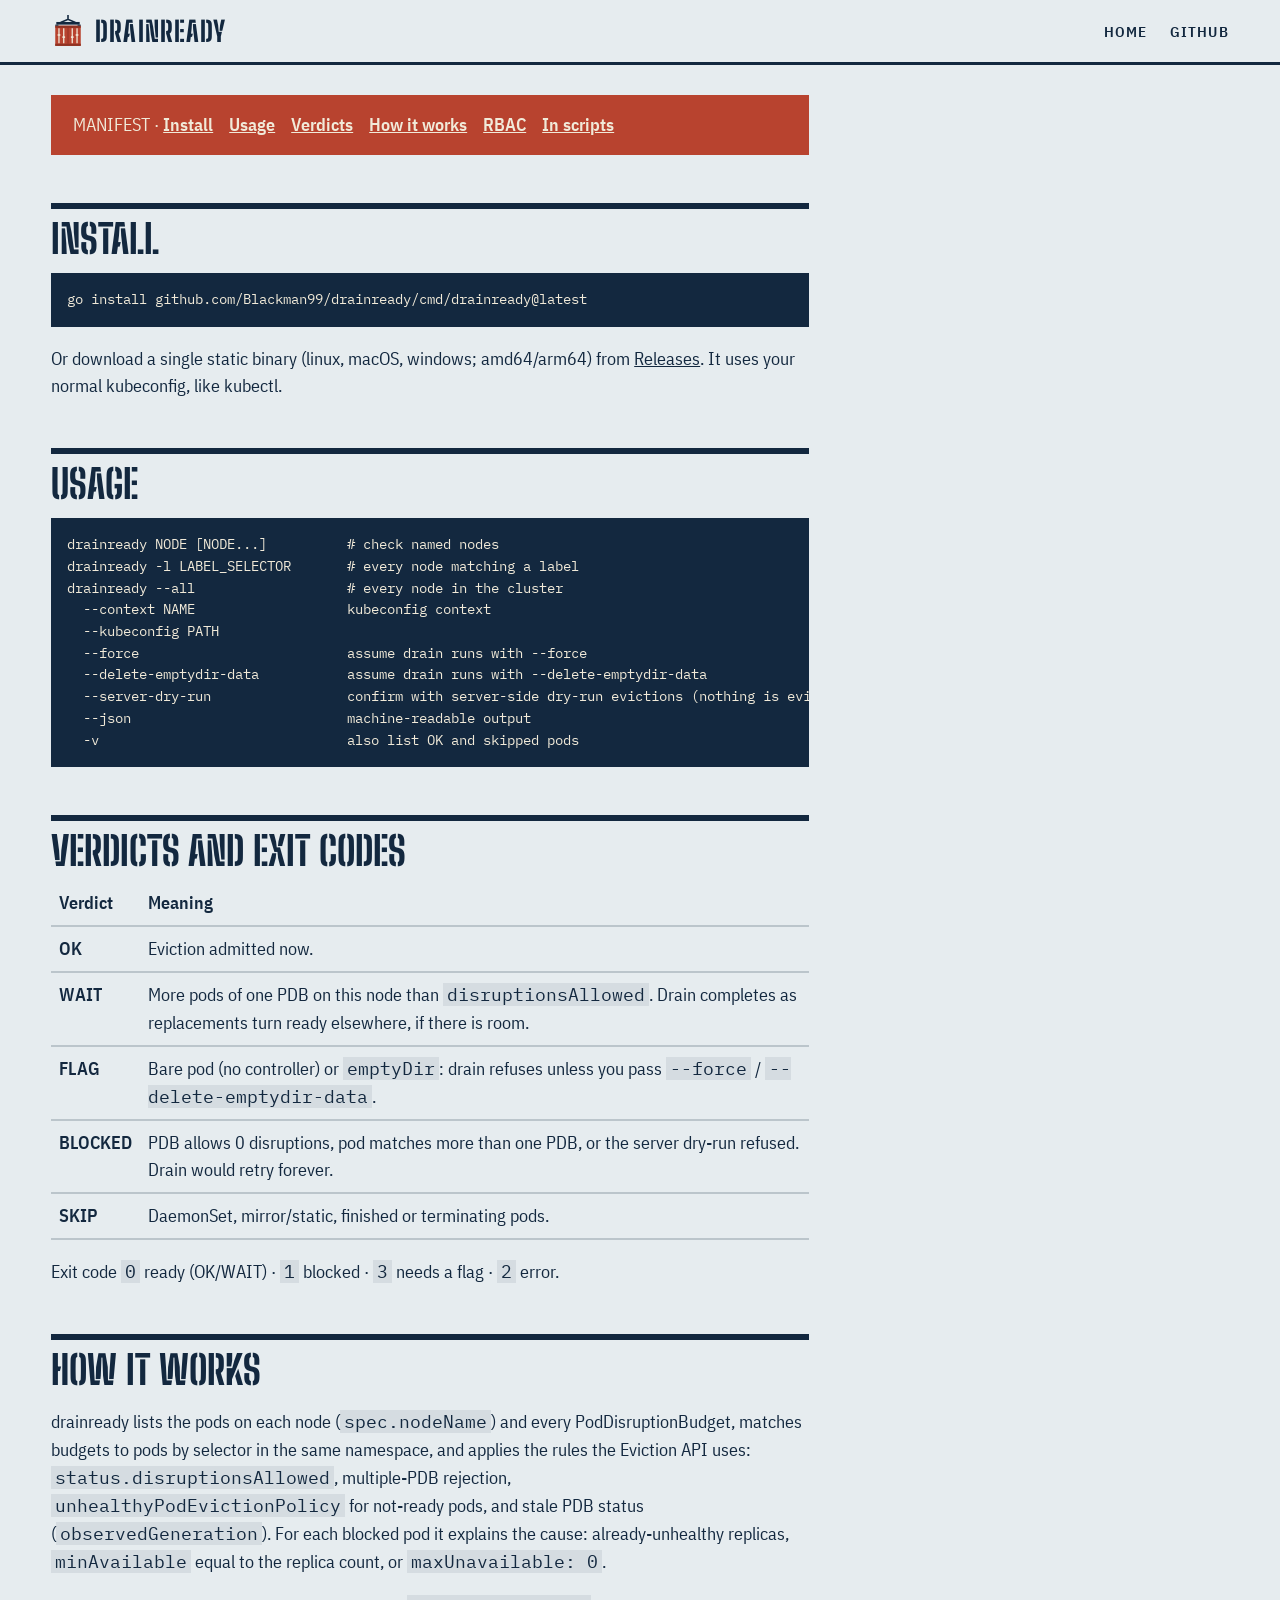
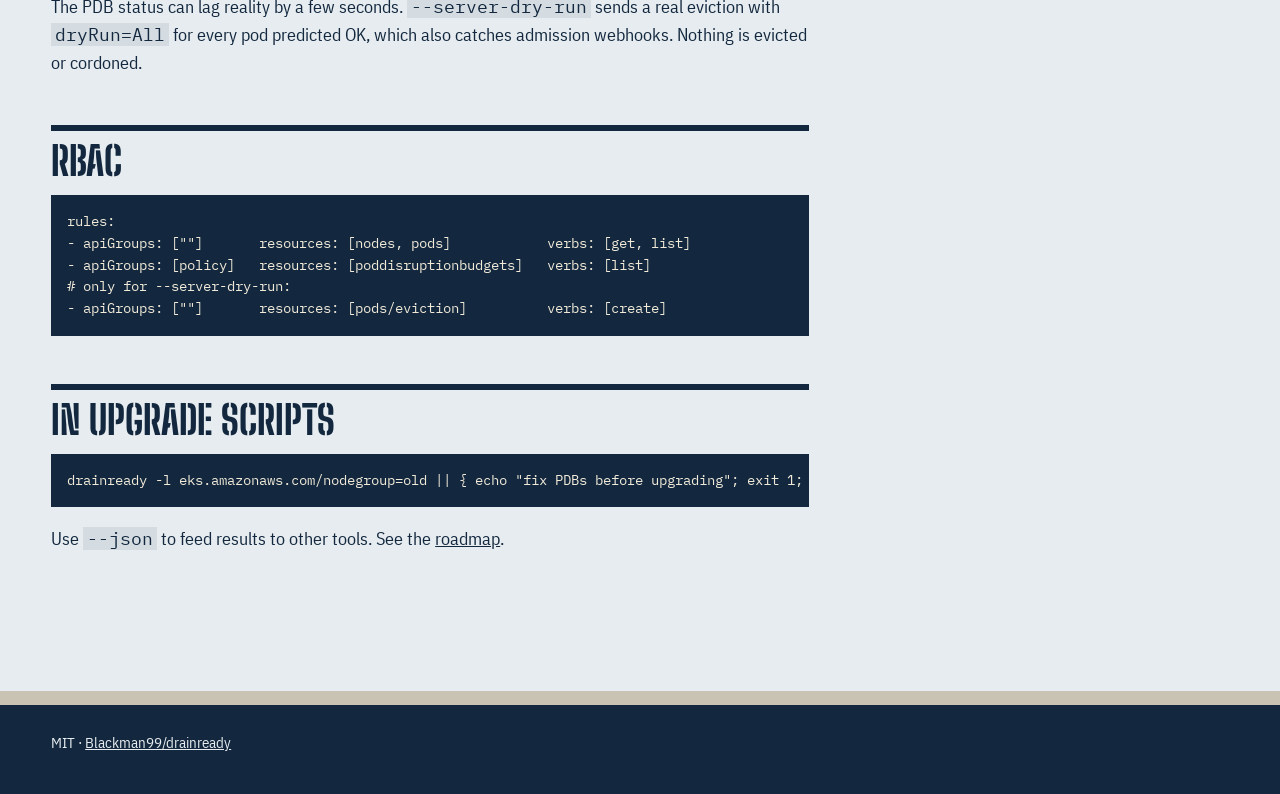
==== site/docs/index.html @ bda8264f "drainready v0.1.0: predict whether kubectl drain will finish on a node" ====
<!doctype html>
<html lang="en">
<head>
<meta charset="utf-8">
<meta name="viewport" content="width=device-width,initial-scale=1">
<title>drainready docs — manifest</title>
<meta name="description" content="Full documentation for drainready: install, usage, verdicts, exit codes, how the prediction works, and RBAC.">
<link rel="canonical" href="https://blackman99.github.io/drainready/docs/">
<link rel="icon" href="../favicon.svg" type="image/svg+xml">
<link rel="icon" href="../logo-512.png" type="image/png" sizes="512x512">
<meta property="og:type" content="article">
<meta property="og:site_name" content="drainready">
<meta property="og:url" content="https://blackman99.github.io/drainready/docs/">
<meta property="og:title" content="drainready docs — will kubectl drain finish on this node?">
<meta property="og:description" content="Install, usage, verdicts, exit codes, RBAC and how drainready predicts a stuck kubectl drain.">
<meta property="og:image" content="https://blackman99.github.io/drainready/og-image.png">
<meta property="og:image:width" content="1200">
<meta property="og:image:height" content="630">
<meta property="og:image:alt" content="A quay crane unloading pod containers; one is lashed down by a PodDisruptionBudget.">
<meta name="twitter:card" content="summary_large_image">
<meta name="twitter:title" content="drainready docs">
<meta name="twitter:description" content="Install, usage, verdicts, exit codes, RBAC and how drainready predicts a stuck kubectl drain.">
<meta name="twitter:image" content="https://blackman99.github.io/drainready/og-image.png">
<link rel="stylesheet" href="../style.css">
<style>
.doc{max-width:860px;padding:0 4vw 40px}
.doc h2{font-size:clamp(26px,3.4vw,40px);margin:48px 0 10px;border-top:6px solid var(--navy);padding-top:10px}
.doc pre{background:var(--navy);color:var(--bone);padding:16px;overflow-x:auto;font-size:14px}
.doc table{border-collapse:collapse;width:100%}.doc td,.doc th{border-bottom:2px solid #13283f33;padding:8px;text-align:left;vertical-align:top}
.doc :not(pre)>code{background:#13283f14;padding:0 4px}
.toc{background:var(--rust);color:var(--bone);padding:16px 22px;margin-top:30px}.toc a{margin-right:16px;font-weight:600}
</style>
</head>
<body>
<header class="mast"><a class="brand" href="../"><img src="../logo.svg" alt="" width="34" height="34"> drainready</a><nav><a href="../">Home</a><a href="https://github.com/Blackman99/drainready">GitHub</a></nav></header>
<main class="doc">
<div class="toc">MANIFEST · <a href="#install">Install</a><a href="#usage">Usage</a><a href="#verdicts">Verdicts</a><a href="#how">How it works</a><a href="#rbac">RBAC</a><a href="#ci">In scripts</a></div>
<h2 id="install">Install</h2>
<pre>go install github.com/Blackman99/drainready/cmd/drainready@latest</pre>
<p>Or download a single static binary (linux, macOS, windows; amd64/arm64) from <a href="https://github.com/Blackman99/drainready/releases">Releases</a>. It uses your normal kubeconfig, like kubectl.</p>
<h2 id="usage">Usage</h2>
<pre>drainready NODE [NODE...]          # check named nodes
drainready -l LABEL_SELECTOR       # every node matching a label
drainready --all                   # every node in the cluster
  --context NAME                   kubeconfig context
  --kubeconfig PATH
  --force                          assume drain runs with --force
  --delete-emptydir-data           assume drain runs with --delete-emptydir-data
  --server-dry-run                 confirm with server-side dry-run evictions (nothing is evicted)
  --json                           machine-readable output
  -v                               also list OK and skipped pods</pre>
<h2 id="verdicts">Verdicts and exit codes</h2>
<table>
<tr><th>Verdict</th><th>Meaning</th></tr>
<tr><td><b>OK</b></td><td>Eviction admitted now.</td></tr>
<tr><td><b>WAIT</b></td><td>More pods of one PDB on this node than <code>disruptionsAllowed</code>. Drain completes as replacements turn ready elsewhere, if there is room.</td></tr>
<tr><td><b>FLAG</b></td><td>Bare pod (no controller) or <code>emptyDir</code>: drain refuses unless you pass <code>--force</code> / <code>--delete-emptydir-data</code>.</td></tr>
<tr><td><b>BLOCKED</b></td><td>PDB allows 0 disruptions, pod matches more than one PDB, or the server dry-run refused. Drain would retry forever.</td></tr>
<tr><td><b>SKIP</b></td><td>DaemonSet, mirror/static, finished or terminating pods.</td></tr>
</table>
<p>Exit code <code>0</code> ready (OK/WAIT) · <code>1</code> blocked · <code>3</code> needs a flag · <code>2</code> error.</p>
<h2 id="how">How it works</h2>
<p>drainready lists the pods on each node (<code>spec.nodeName</code>) and every PodDisruptionBudget, matches budgets to pods by selector in the same namespace, and applies the rules the Eviction API uses: <code>status.disruptionsAllowed</code>, multiple-PDB rejection, <code>unhealthyPodEvictionPolicy</code> for not-ready pods, and stale PDB status (<code>observedGeneration</code>). For each blocked pod it explains the cause: already-unhealthy replicas, <code>minAvailable</code> equal to the replica count, or <code>maxUnavailable: 0</code>.</p>
<p>The PDB status can lag reality by a few seconds. <code>--server-dry-run</code> sends a real eviction with <code>dryRun=All</code> for every pod predicted OK, which also catches admission webhooks. Nothing is evicted or cordoned.</p>
<h2 id="rbac">RBAC</h2>
<pre>rules:
- apiGroups: [""]       resources: [nodes, pods]            verbs: [get, list]
- apiGroups: [policy]   resources: [poddisruptionbudgets]   verbs: [list]
# only for --server-dry-run:
- apiGroups: [""]       resources: [pods/eviction]          verbs: [create]</pre>
<h2 id="ci">In upgrade scripts</h2>
<pre>drainready -l eks.amazonaws.com/nodegroup=old || { echo "fix PDBs before upgrading"; exit 1; }</pre>
<p>Use <code>--json</code> to feed results to other tools. See the <a href="https://github.com/Blackman99/drainready/blob/main/ROADMAP.md">roadmap</a>.</p>
</main>
<footer class="quay"><span>MIT · <a href="https://github.com/Blackman99/drainready">Blackman99/drainready</a></span></footer>
</body></html>
---- site/style.css ----
@font-face{font-family:"BSS";src:url(fonts/bss800.woff2) format("woff2");font-weight:800;font-display:swap}
@font-face{font-family:"BSS";src:url(fonts/bss600.woff2) format("woff2");font-weight:600;font-display:swap}
@font-face{font-family:"PlexC";src:url(fonts/plexc400.woff2) format("woff2");font-weight:400;font-display:swap}
@font-face{font-family:"PlexC";src:url(fonts/plexc600.woff2) format("woff2");font-weight:600;font-display:swap}
@font-face{font-family:"PlexM";src:url(fonts/plexm400.woff2) format("woff2");font-weight:400;font-display:swap}
:root{--haze:#e6ecef;--navy:#13283f;--rust:#b8432f;--rustd:#8f3222;--steel:#3d6a9e;--bone:#f1ead9;--sea:#6f8ea3}
*{box-sizing:border-box}
body{margin:0;background:var(--haze);color:var(--navy);font:400 18px/1.55 "PlexC",sans-serif}
a{color:inherit}
code,pre{font-family:"PlexM",monospace}
.mast{display:flex;justify-content:space-between;align-items:center;padding:14px 4vw;border-bottom:3px solid var(--navy)}
.brand{display:flex;gap:10px;align-items:center;font:800 28px/1 "BSS";text-decoration:none;letter-spacing:.04em;text-transform:uppercase}
nav a{margin-left:22px;font-weight:600;text-decoration:none;text-transform:uppercase;letter-spacing:.08em;font-size:15px}
nav a:hover{text-decoration:underline}
.port{position:relative}
#scene{display:block;width:100%;height:auto}
.hull-text{position:absolute;left:31%;right:2%;top:60.9%;color:var(--bone);pointer-events:none}
h1{margin:0;font:800 clamp(30px,5vw,70px)/.9 "BSS";text-transform:uppercase;letter-spacing:.02em}
.reg{margin:.4em 0 0;font:600 clamp(11px,1.3vw,17px)/1 "BSS";letter-spacing:.2em;opacity:.85}
.console{display:flex;flex-wrap:wrap;gap:14px 28px;align-items:center;justify-content:space-between;padding:14px 4vw;background:var(--navy);color:var(--bone)}
#status{margin:0;font:400 16px/1.4 "PlexM";min-height:1.4em}
.ctl{display:flex;flex-wrap:wrap;gap:16px;align-items:center}
button{font:800 20px/1 "BSS";text-transform:uppercase;letter-spacing:.08em;background:var(--rust);color:var(--bone);border:0;border-bottom:4px solid var(--rustd);padding:12px 22px;cursor:pointer}
button:active{transform:translateY(2px);border-bottom-width:2px}
button:focus-visible,input:focus-visible{outline:3px solid var(--bone);outline-offset:3px}
label{font-size:16px;cursor:pointer}
label code{background:var(--steel);padding:1px 6px}
input{width:20px;height:20px;vertical-align:-4px;accent-color:var(--rust)}
section{padding:0 4vw}
.plate{display:flex;align-items:baseline;gap:18px;margin:64px 0 18px;border-top:6px solid var(--navy);padding-top:10px}
.plate span{font:800 18px/1 "BSS";letter-spacing:.2em;background:var(--navy);color:var(--haze);padding:6px 10px}
h2{margin:0;font:800 clamp(30px,4.6vw,58px)/1 "BSS";text-transform:uppercase}
.lede{max-width:46em;font-size:20px}
.stow{margin:28px 0 0;border:3px solid var(--navy);background:#f7f9fa}
.stow figcaption{background:var(--navy);color:var(--haze);padding:8px 14px;font:600 15px/1.3 "PlexC";letter-spacing:.06em;text-transform:uppercase}
.out{margin:0;padding:18px;overflow-x:auto;font-size:14px;line-height:1.6}
.out .b{background:var(--rust);color:var(--bone);padding:0 4px}
.out .w{background:var(--steel);color:var(--bone);padding:0 4px}
.install{margin-top:70px}
.box40{position:relative;background:var(--rust);color:var(--bone);padding:34px 4vw 30px;border-top:10px solid var(--rustd);border-bottom:10px solid var(--rustd);
 background-image:repeating-linear-gradient(90deg,rgba(0,0,0,0) 0 22px,rgba(0,0,0,.13) 22px 26px,rgba(255,255,255,.07) 26px 30px,rgba(0,0,0,0) 30px 44px)}
.csc{font:600 13px/1 "BSS";letter-spacing:.24em;opacity:.8;margin-bottom:12px}
.box40 h2{color:var(--bone)}
.box40 pre{margin:18px 0 0;background:var(--navy);padding:18px;overflow-x:auto;font-size:15px;line-height:1.6;border-left:8px solid var(--bone)}
.stack{list-style:none;margin:0;padding:0;display:flex;flex-direction:column-reverse;gap:6px;max-width:1000px}
.stack li{padding:16px 20px;border-top:5px solid rgba(0,0,0,.18);color:var(--bone);font-size:17px}
.stack li b{display:inline-block;min-width:5.5em;font:800 26px/1 "BSS";letter-spacing:.06em}
.c20{width:min(100%,520px)}.c40{width:100%}
.ok{background:var(--steel)}.wait{background:var(--sea);color:var(--navy)!important}.flag{background:var(--bone);color:var(--navy)!important;outline:2px solid var(--navy);outline-offset:-2px}
.blk{background:var(--rust)}.skip{background:var(--navy)}
.stack code{background:rgba(0,0,0,.15);padding:0 4px}
.reveal{transform:translateY(-60px);opacity:0;transition:transform .55s cubic-bezier(.3,1.4,.6,1),opacity .3s}
.reveal.in{transform:none;opacity:1}
.note{margin:22px 0 0}
.quay{margin-top:80px;padding:26px 4vw 40px;background:var(--navy);color:var(--haze);border-top:14px solid #c9c3b4;font-size:15px}
@media (max-width:700px){
 .hull-text{left:4%;top:auto;bottom:auto;position:static;background:var(--navy);padding:14px 4vw 4px;color:var(--bone)}
 nav a{margin-left:12px;font-size:13px}.out{font-size:12px}body{font-size:17px}
}
@media (prefers-reduced-motion:reduce){*{transition:none!important;animation:none!important}.reveal{transform:none;opacity:1}}
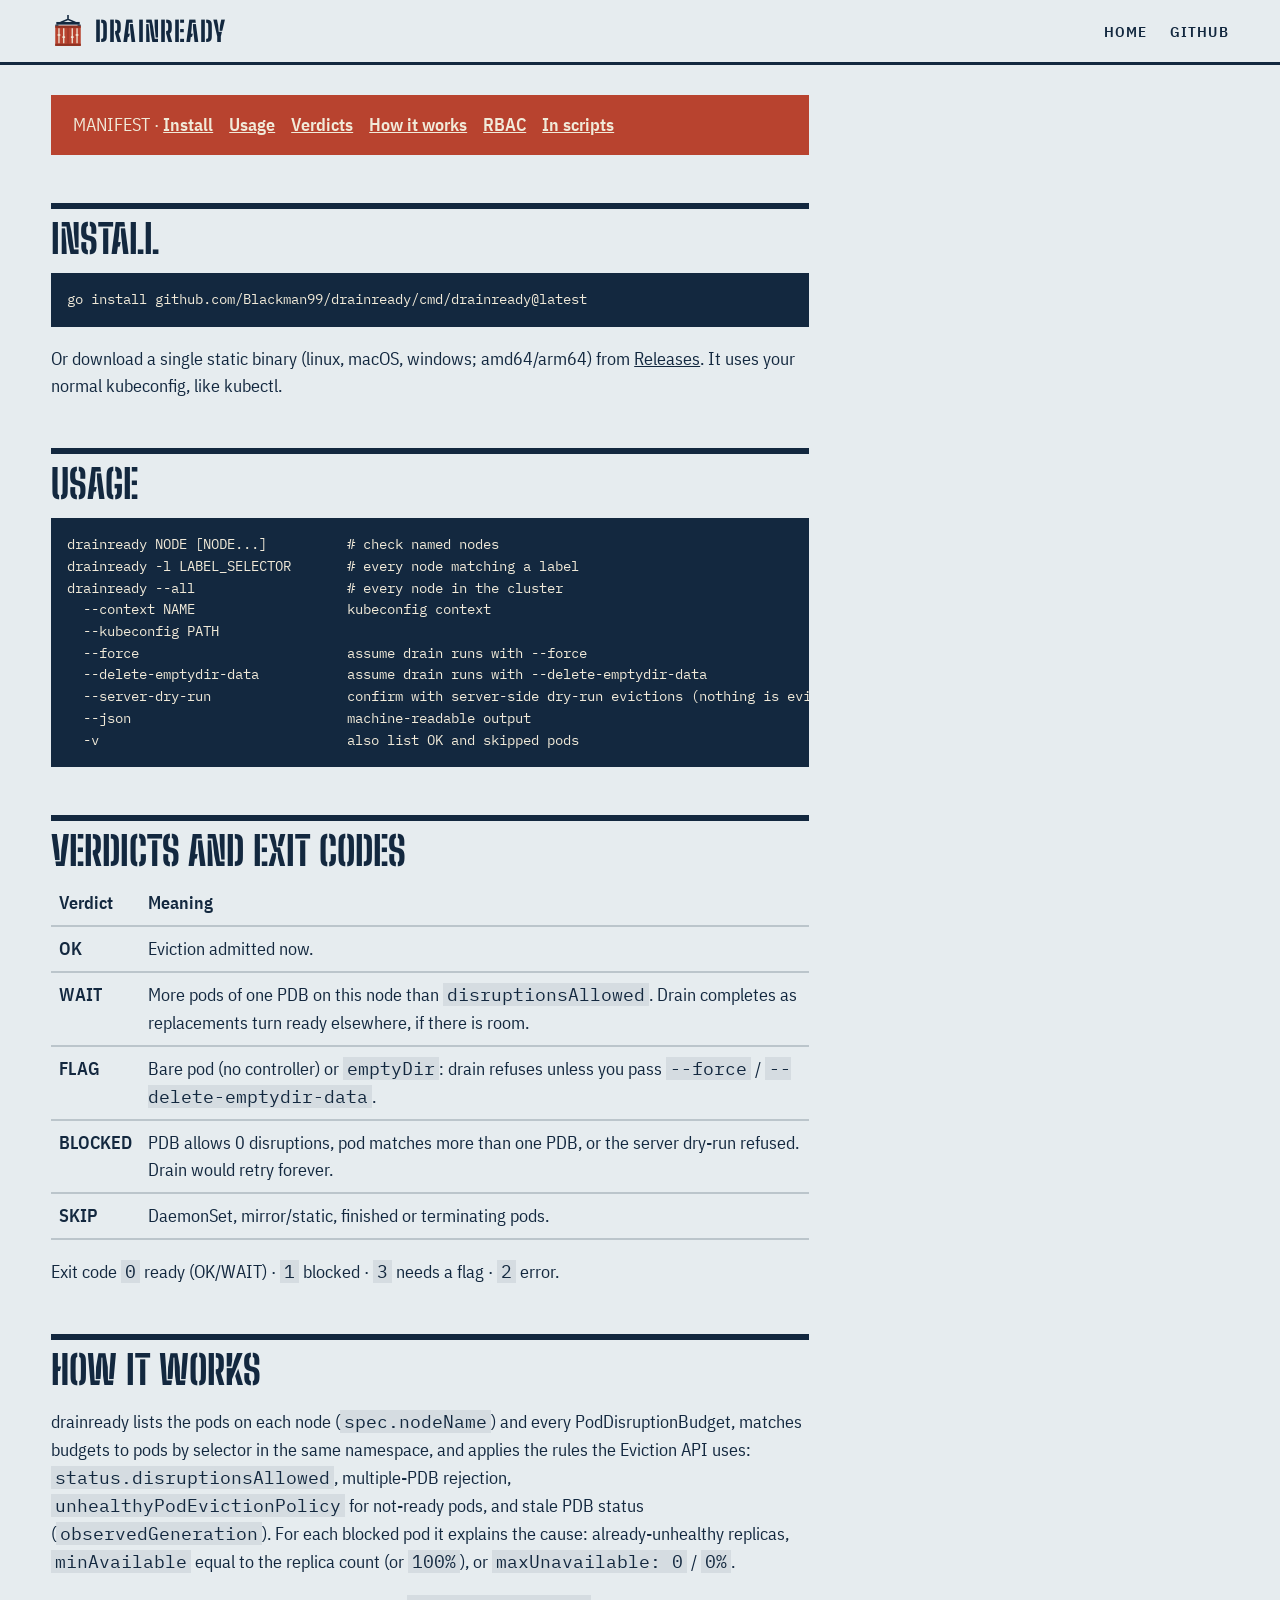
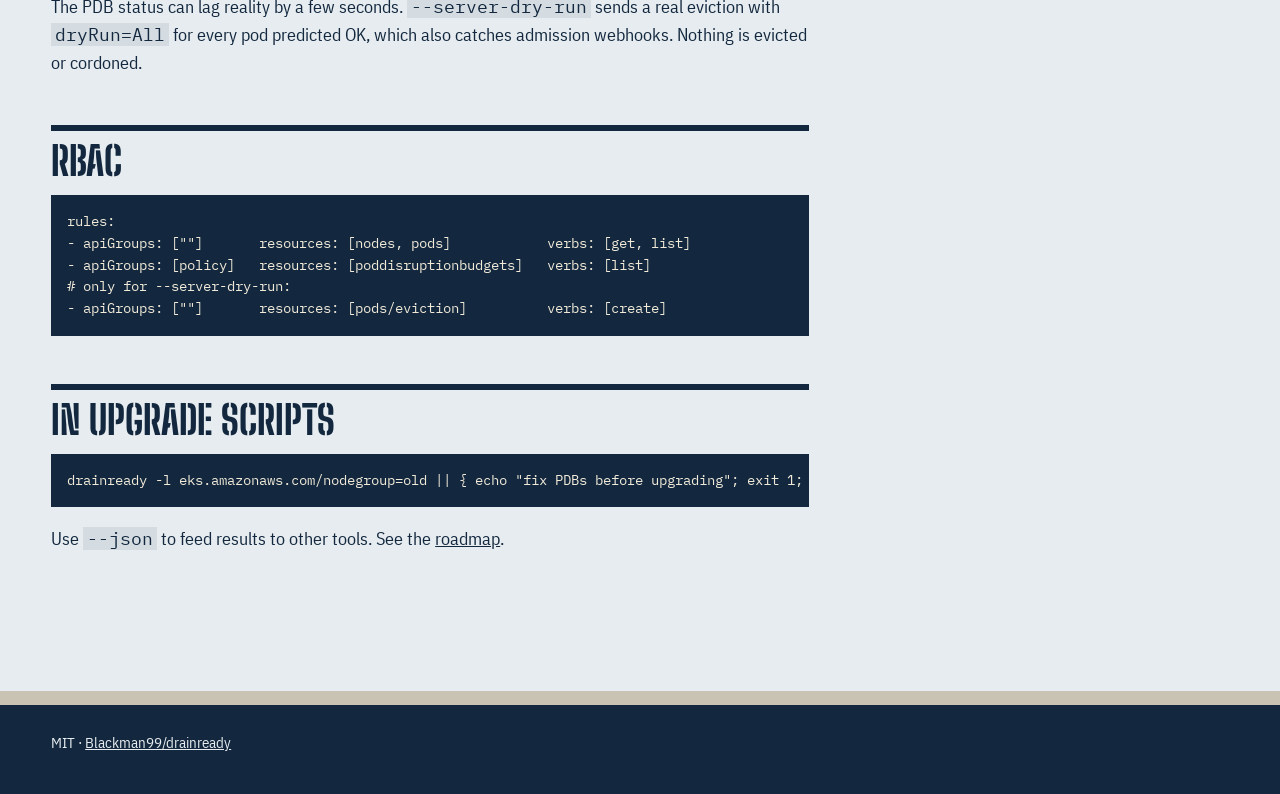
==== commit 80ad6b3e: "Weekly review: clearer 0%/100% PDB fixes, quay polish, roadmap Name maxUnavailable 0% and minAvailab" ====
--- a/site/docs/index.html
+++ b/site/docs/index.html
@@ -60,7 +60,7 @@
 </table>
 <p>Exit code <code>0</code> ready (OK/WAIT) · <code>1</code> blocked · <code>3</code> needs a flag · <code>2</code> error.</p>
 <h2 id="how">How it works</h2>
-<p>drainready lists the pods on each node (<code>spec.nodeName</code>) and every PodDisruptionBudget, matches budgets to pods by selector in the same namespace, and applies the rules the Eviction API uses: <code>status.disruptionsAllowed</code>, multiple-PDB rejection, <code>unhealthyPodEvictionPolicy</code> for not-ready pods, and stale PDB status (<code>observedGeneration</code>). For each blocked pod it explains the cause: already-unhealthy replicas, <code>minAvailable</code> equal to the replica count, or <code>maxUnavailable: 0</code>.</p>
+<p>drainready lists the pods on each node (<code>spec.nodeName</code>) and every PodDisruptionBudget, matches budgets to pods by selector in the same namespace, and applies the rules the Eviction API uses: <code>status.disruptionsAllowed</code>, multiple-PDB rejection, <code>unhealthyPodEvictionPolicy</code> for not-ready pods, and stale PDB status (<code>observedGeneration</code>). For each blocked pod it explains the cause: already-unhealthy replicas, <code>minAvailable</code> equal to the replica count (or <code>100%</code>), or <code>maxUnavailable: 0</code> / <code>0%</code>.</p>
 <p>The PDB status can lag reality by a few seconds. <code>--server-dry-run</code> sends a real eviction with <code>dryRun=All</code> for every pod predicted OK, which also catches admission webhooks. Nothing is evicted or cordoned.</p>
 <h2 id="rbac">RBAC</h2>
 <pre>rules:
--- a/site/style.css
+++ b/site/style.css
@@ -21,6 +21,8 @@
 #status{margin:0;font:400 16px/1.4 "PlexM";min-height:1.4em}
 .ctl{display:flex;flex-wrap:wrap;gap:16px;align-items:center}
 button{font:800 20px/1 "BSS";text-transform:uppercase;letter-spacing:.08em;background:var(--rust);color:var(--bone);border:0;border-bottom:4px solid var(--rustd);padding:12px 22px;cursor:pointer}
+button:hover{background:var(--rustd)}
+button:disabled{opacity:.55;cursor:wait}
 button:active{transform:translateY(2px);border-bottom-width:2px}
 button:focus-visible,input:focus-visible{outline:3px solid var(--bone);outline-offset:3px}
 label{font-size:16px;cursor:pointer}
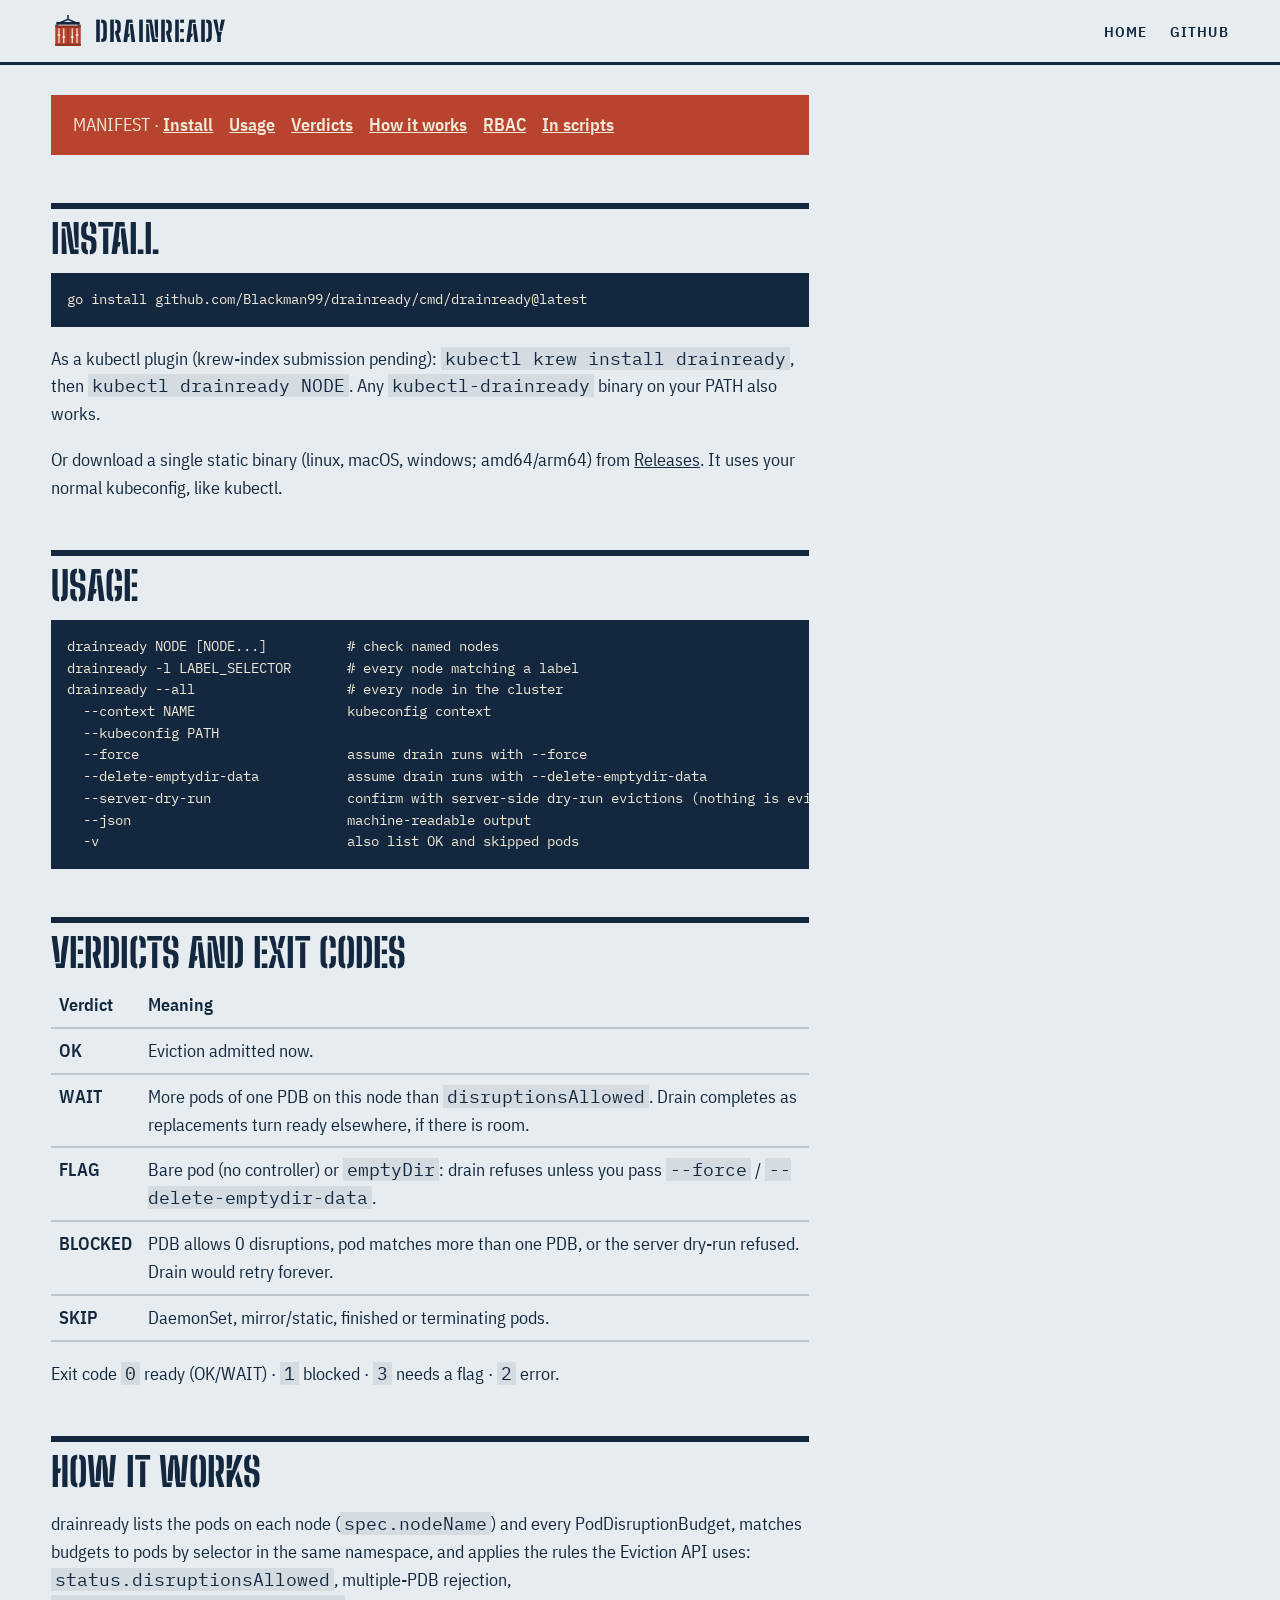
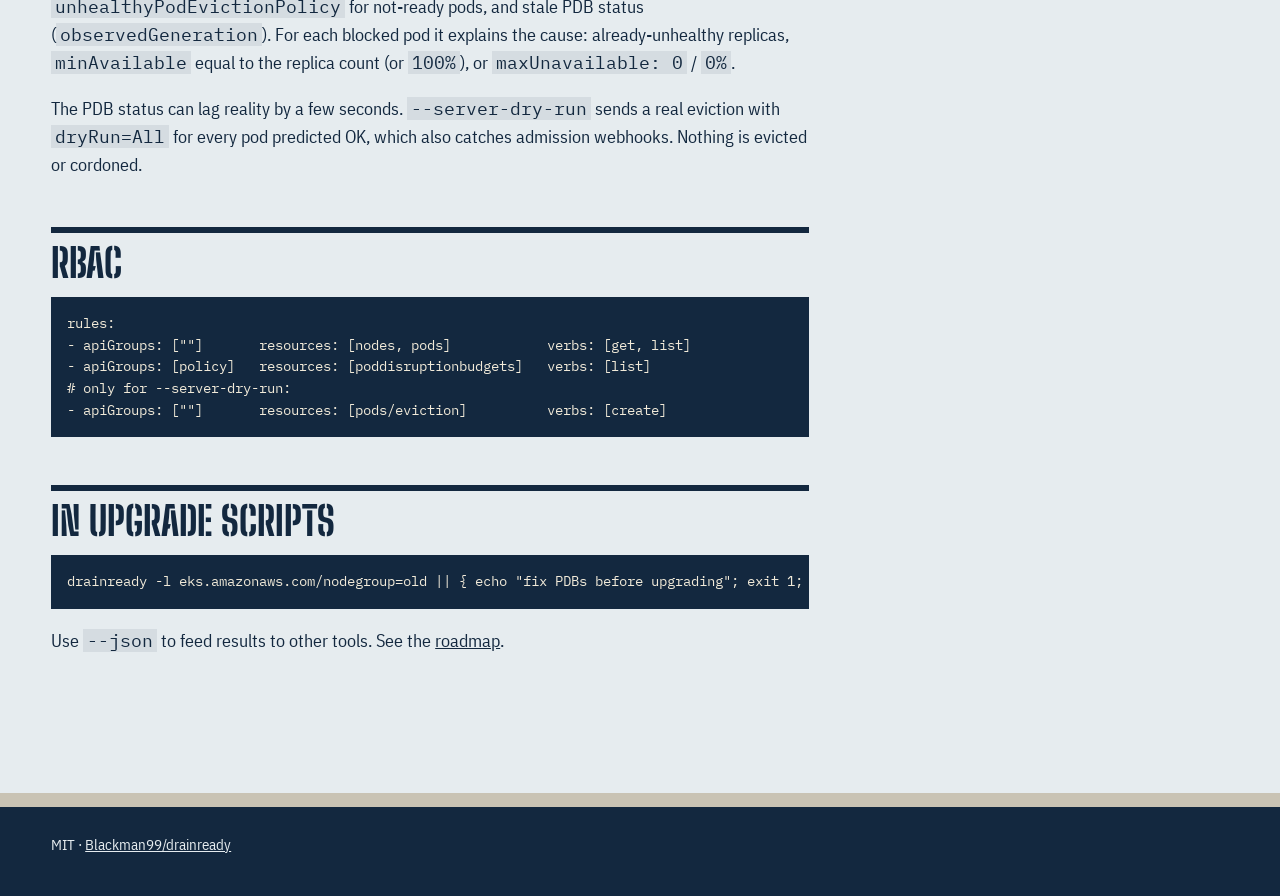
==== commit a4ec6326: "Ship as a kubectl plugin: kubectl-drainready krew archives and .krew.yaml" ====
--- a/site/docs/index.html
+++ b/site/docs/index.html
@@ -37,6 +37,7 @@
 <div class="toc">MANIFEST · <a href="#install">Install</a><a href="#usage">Usage</a><a href="#verdicts">Verdicts</a><a href="#how">How it works</a><a href="#rbac">RBAC</a><a href="#ci">In scripts</a></div>
 <h2 id="install">Install</h2>
 <pre>go install github.com/Blackman99/drainready/cmd/drainready@latest</pre>
+<p>As a kubectl plugin (krew-index submission pending): <code>kubectl krew install drainready</code>, then <code>kubectl drainready NODE</code>. Any <code>kubectl-drainready</code> binary on your PATH also works.</p>
 <p>Or download a single static binary (linux, macOS, windows; amd64/arm64) from <a href="https://github.com/Blackman99/drainready/releases">Releases</a>. It uses your normal kubeconfig, like kubectl.</p>
 <h2 id="usage">Usage</h2>
 <pre>drainready NODE [NODE...]          # check named nodes
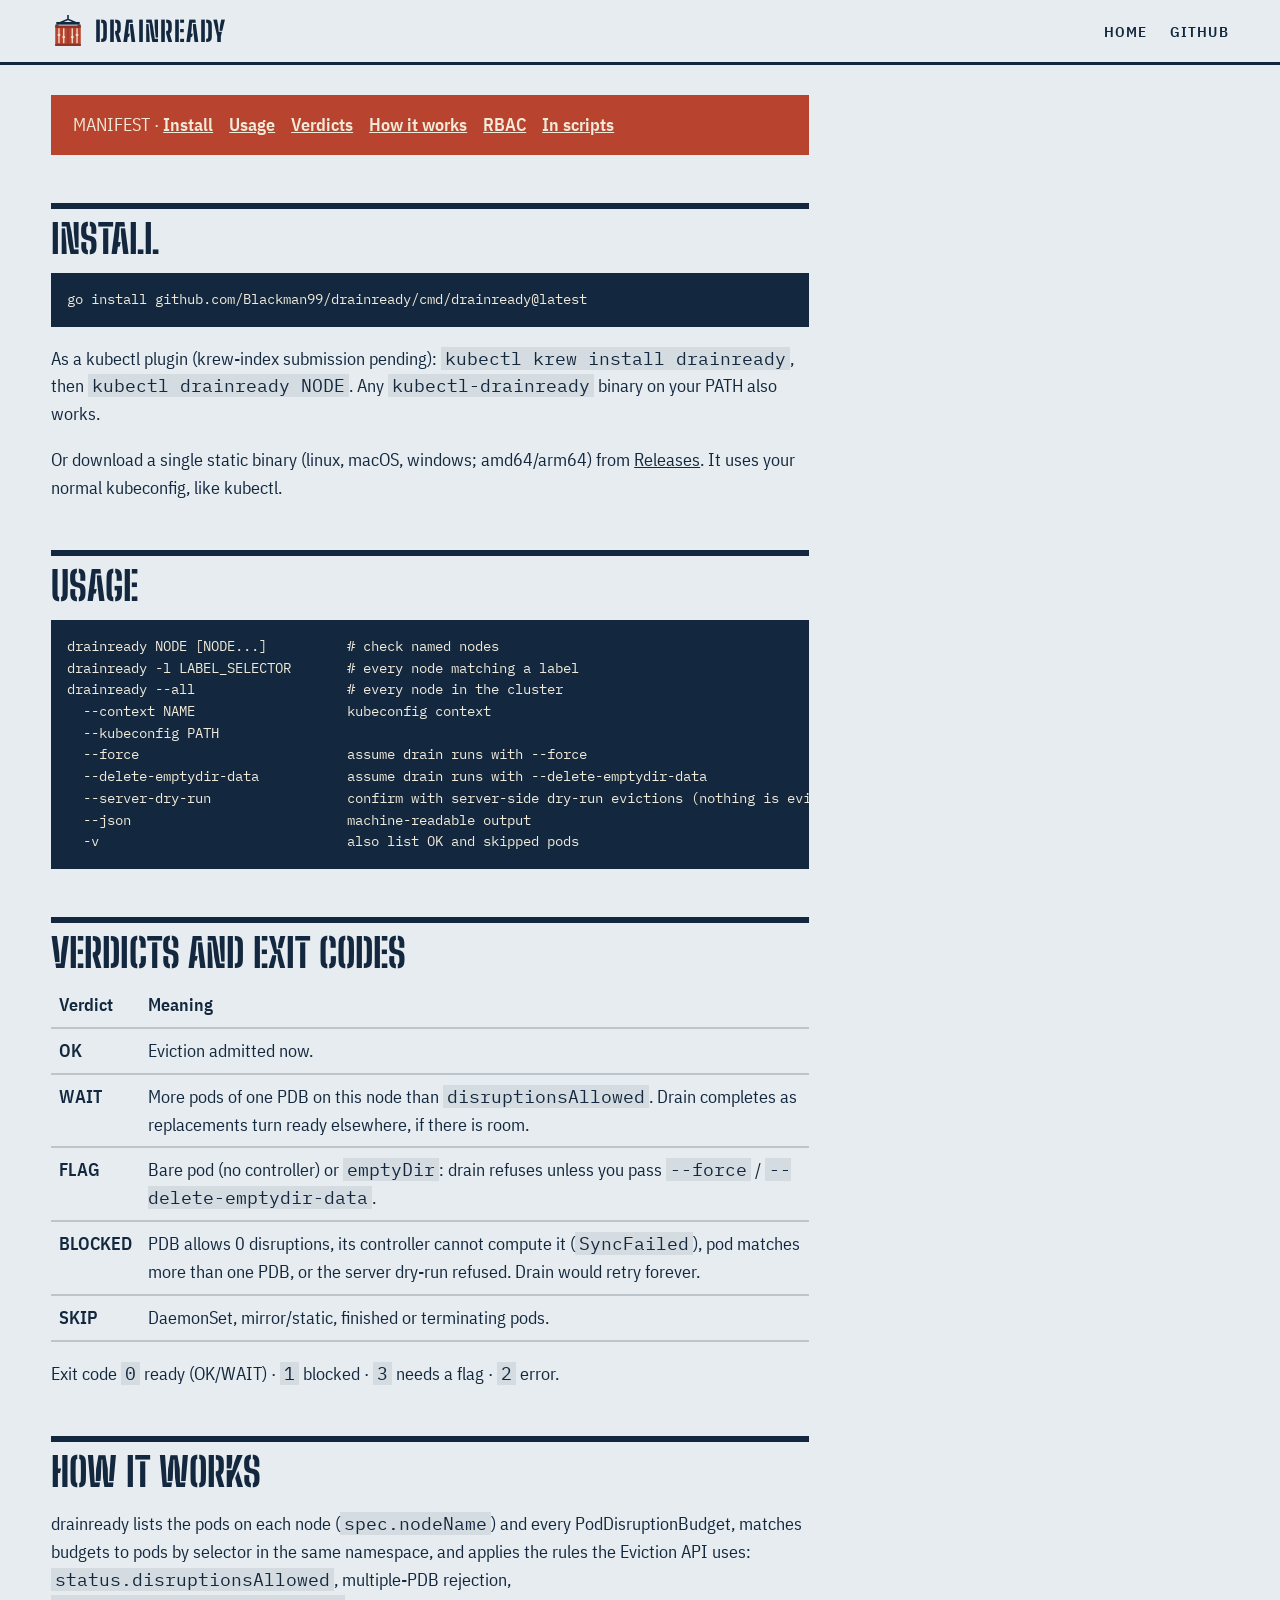
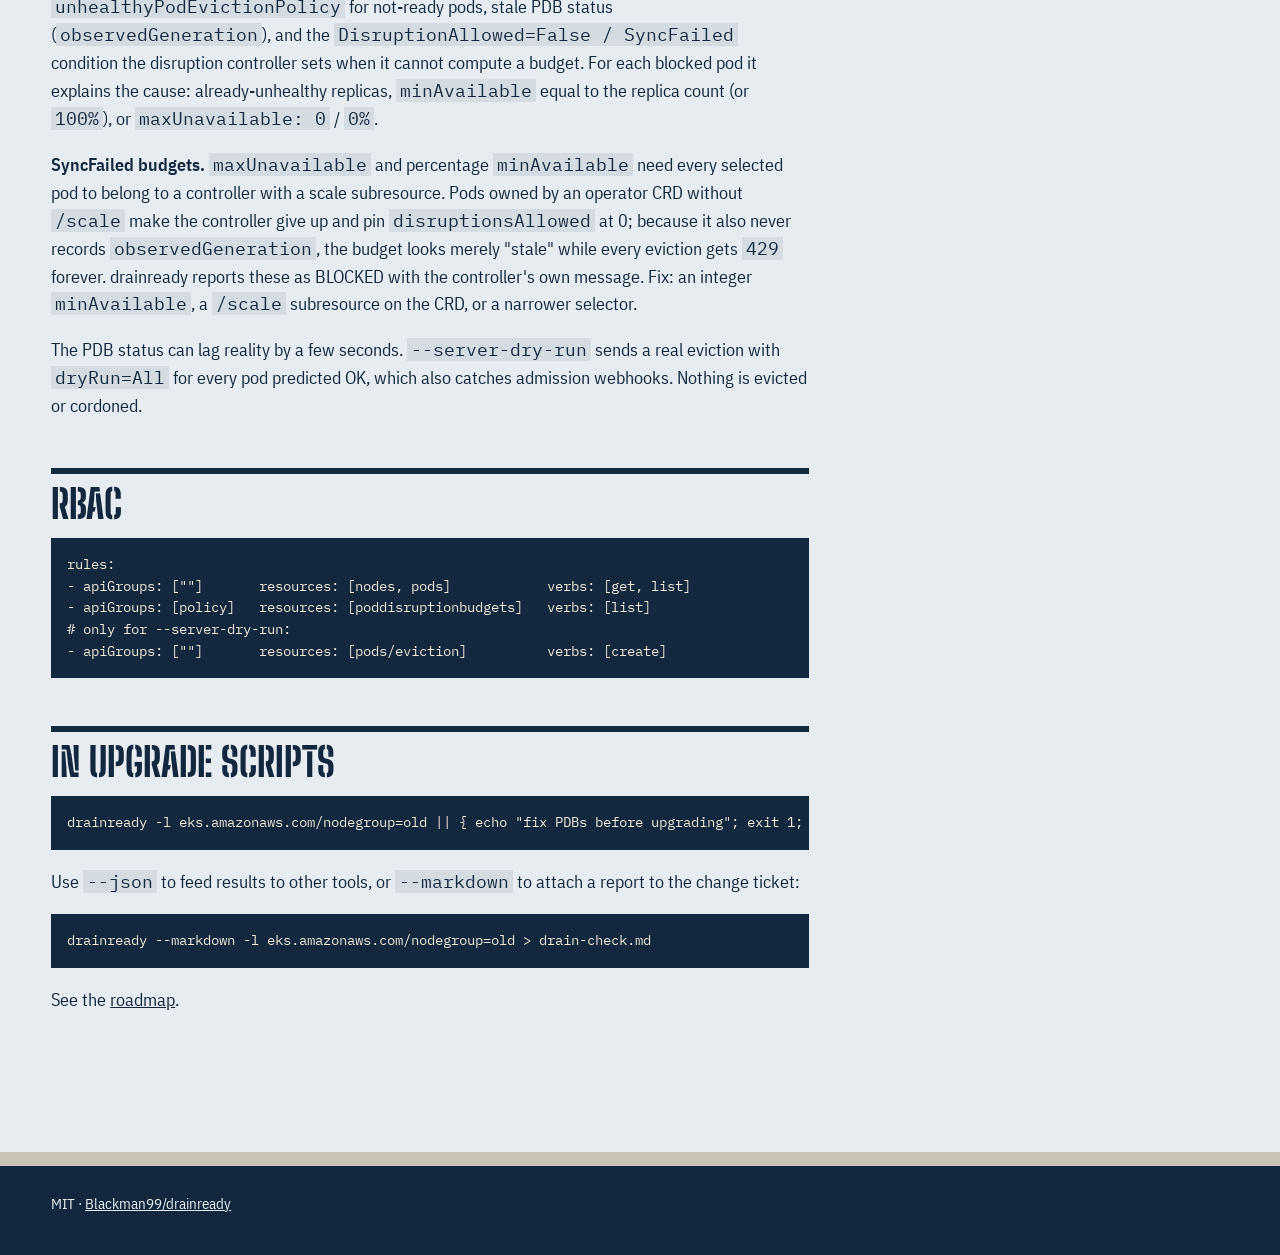
==== commit cfa17f7c: "Catch SyncFailed PDBs (BLOCKED, not stale), eviction-order parity, --markdown report - PDBs the disr" ====
--- a/site/docs/index.html
+++ b/site/docs/index.html
@@ -56,12 +56,13 @@
 <tr><td><b>OK</b></td><td>Eviction admitted now.</td></tr>
 <tr><td><b>WAIT</b></td><td>More pods of one PDB on this node than <code>disruptionsAllowed</code>. Drain completes as replacements turn ready elsewhere, if there is room.</td></tr>
 <tr><td><b>FLAG</b></td><td>Bare pod (no controller) or <code>emptyDir</code>: drain refuses unless you pass <code>--force</code> / <code>--delete-emptydir-data</code>.</td></tr>
-<tr><td><b>BLOCKED</b></td><td>PDB allows 0 disruptions, pod matches more than one PDB, or the server dry-run refused. Drain would retry forever.</td></tr>
+<tr><td><b>BLOCKED</b></td><td>PDB allows 0 disruptions, its controller cannot compute it (<code>SyncFailed</code>), pod matches more than one PDB, or the server dry-run refused. Drain would retry forever.</td></tr>
 <tr><td><b>SKIP</b></td><td>DaemonSet, mirror/static, finished or terminating pods.</td></tr>
 </table>
 <p>Exit code <code>0</code> ready (OK/WAIT) · <code>1</code> blocked · <code>3</code> needs a flag · <code>2</code> error.</p>
 <h2 id="how">How it works</h2>
-<p>drainready lists the pods on each node (<code>spec.nodeName</code>) and every PodDisruptionBudget, matches budgets to pods by selector in the same namespace, and applies the rules the Eviction API uses: <code>status.disruptionsAllowed</code>, multiple-PDB rejection, <code>unhealthyPodEvictionPolicy</code> for not-ready pods, and stale PDB status (<code>observedGeneration</code>). For each blocked pod it explains the cause: already-unhealthy replicas, <code>minAvailable</code> equal to the replica count (or <code>100%</code>), or <code>maxUnavailable: 0</code> / <code>0%</code>.</p>
+<p>drainready lists the pods on each node (<code>spec.nodeName</code>) and every PodDisruptionBudget, matches budgets to pods by selector in the same namespace, and applies the rules the Eviction API uses: <code>status.disruptionsAllowed</code>, multiple-PDB rejection, <code>unhealthyPodEvictionPolicy</code> for not-ready pods, stale PDB status (<code>observedGeneration</code>), and the <code>DisruptionAllowed=False / SyncFailed</code> condition the disruption controller sets when it cannot compute a budget. For each blocked pod it explains the cause: already-unhealthy replicas, <code>minAvailable</code> equal to the replica count (or <code>100%</code>), or <code>maxUnavailable: 0</code> / <code>0%</code>.</p>
+<p><b>SyncFailed budgets.</b> <code>maxUnavailable</code> and percentage <code>minAvailable</code> need every selected pod to belong to a controller with a scale subresource. Pods owned by an operator CRD without <code>/scale</code> make the controller give up and pin <code>disruptionsAllowed</code> at 0; because it also never records <code>observedGeneration</code>, the budget looks merely "stale" while every eviction gets <code>429</code> forever. drainready reports these as BLOCKED with the controller's own message. Fix: an integer <code>minAvailable</code>, a <code>/scale</code> subresource on the CRD, or a narrower selector.</p>
 <p>The PDB status can lag reality by a few seconds. <code>--server-dry-run</code> sends a real eviction with <code>dryRun=All</code> for every pod predicted OK, which also catches admission webhooks. Nothing is evicted or cordoned.</p>
 <h2 id="rbac">RBAC</h2>
 <pre>rules:
@@ -71,7 +72,9 @@
 - apiGroups: [""]       resources: [pods/eviction]          verbs: [create]</pre>
 <h2 id="ci">In upgrade scripts</h2>
 <pre>drainready -l eks.amazonaws.com/nodegroup=old || { echo "fix PDBs before upgrading"; exit 1; }</pre>
-<p>Use <code>--json</code> to feed results to other tools. See the <a href="https://github.com/Blackman99/drainready/blob/main/ROADMAP.md">roadmap</a>.</p>
+<p>Use <code>--json</code> to feed results to other tools, or <code>--markdown</code> to attach a report to the change ticket:</p>
+<pre>drainready --markdown -l eks.amazonaws.com/nodegroup=old &gt; drain-check.md</pre>
+<p> See the <a href="https://github.com/Blackman99/drainready/blob/main/ROADMAP.md">roadmap</a>.</p>
 </main>
 <footer class="quay"><span>MIT · <a href="https://github.com/Blackman99/drainready">Blackman99/drainready</a></span></footer>
 </body></html>
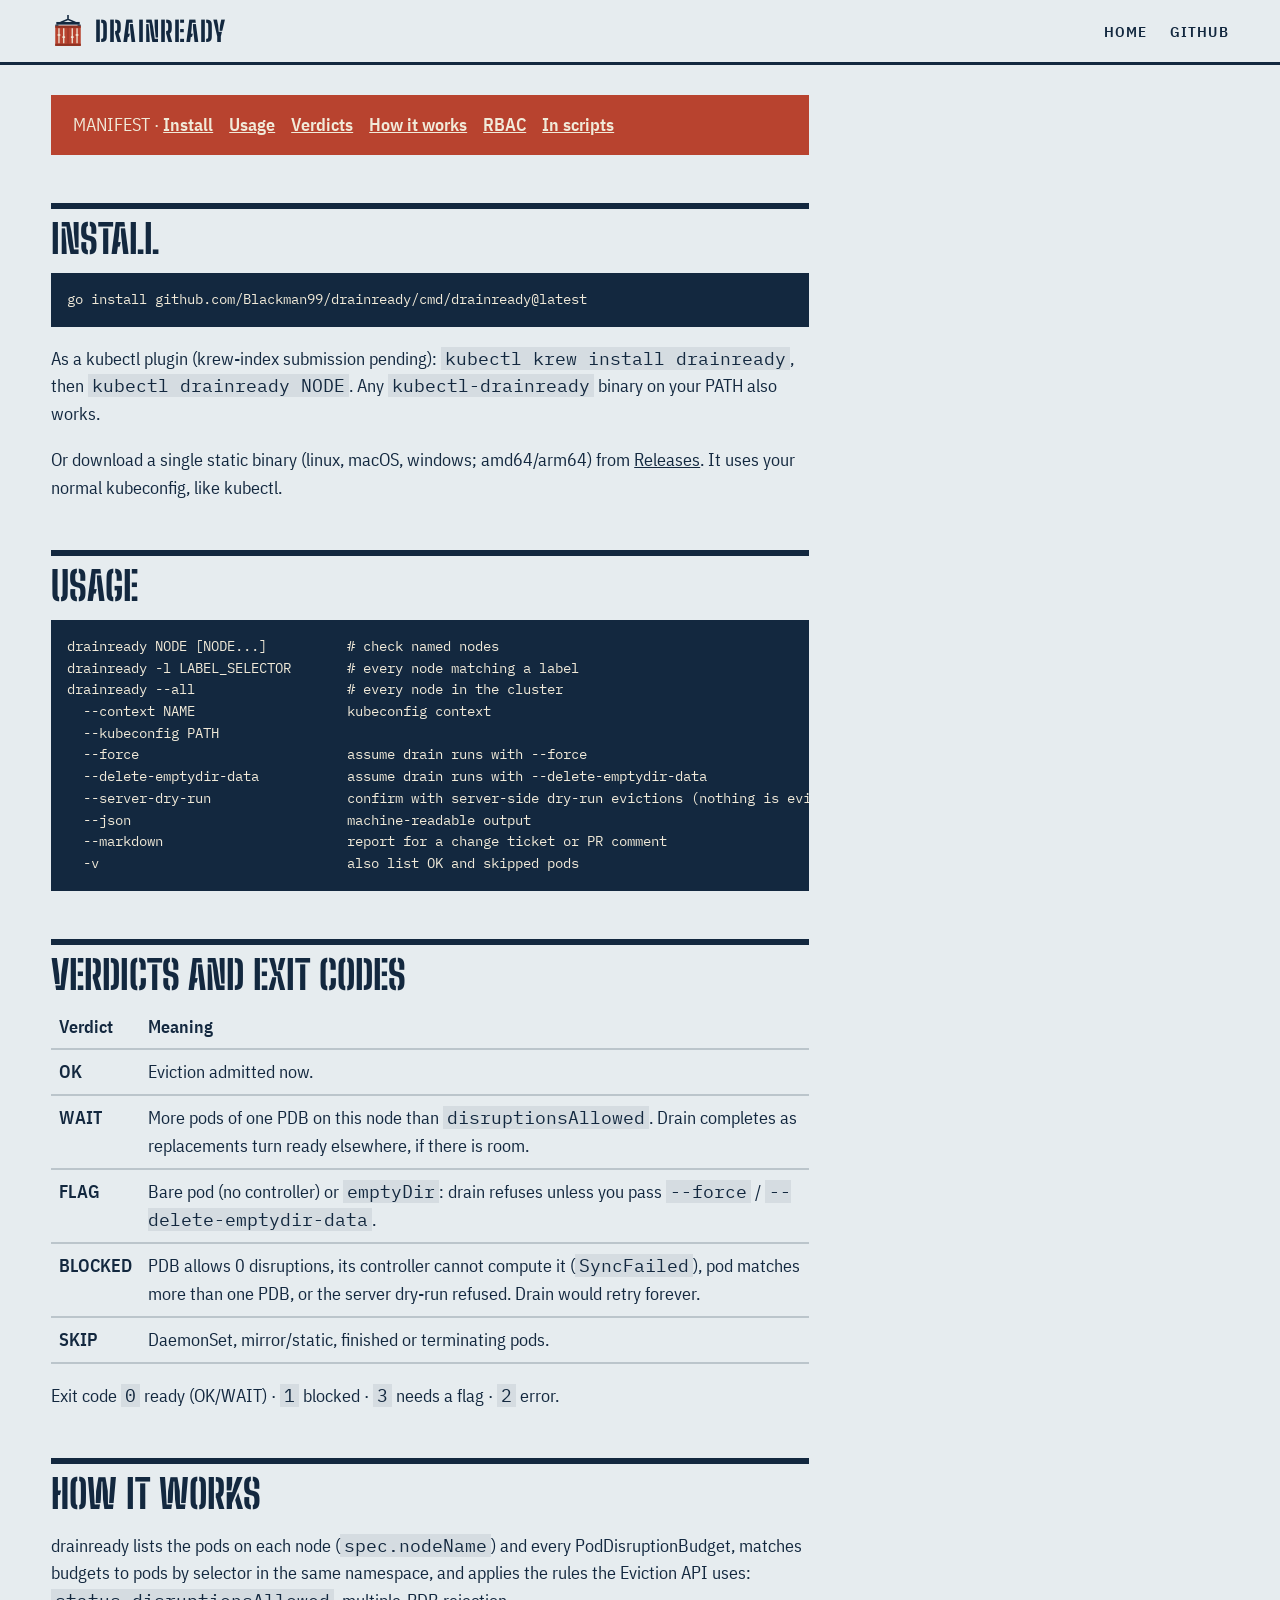
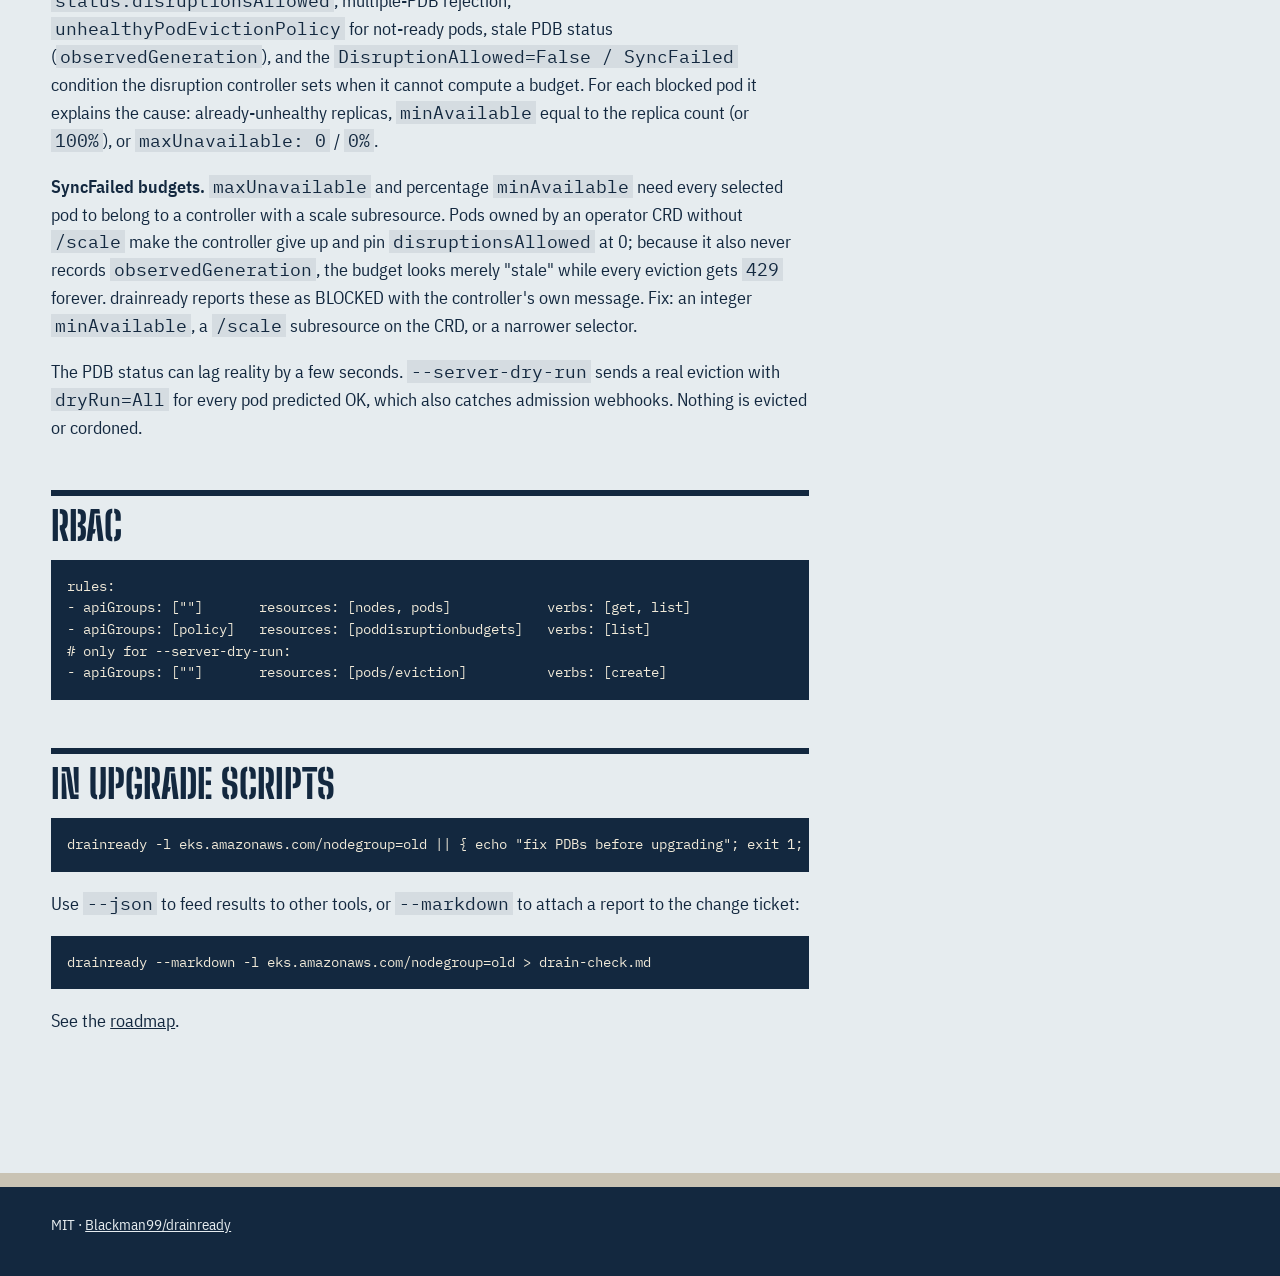
==== commit 00e225b3: "Blog (EN+ZH): the PDB that looks stale but never lets a drain finish; docs --markdown" ====
--- a/site/docs/index.html
+++ b/site/docs/index.html
@@ -49,6 +49,7 @@
   --delete-emptydir-data           assume drain runs with --delete-emptydir-data
   --server-dry-run                 confirm with server-side dry-run evictions (nothing is evicted)
   --json                           machine-readable output
+  --markdown                       report for a change ticket or PR comment
   -v                               also list OK and skipped pods</pre>
 <h2 id="verdicts">Verdicts and exit codes</h2>
 <table>
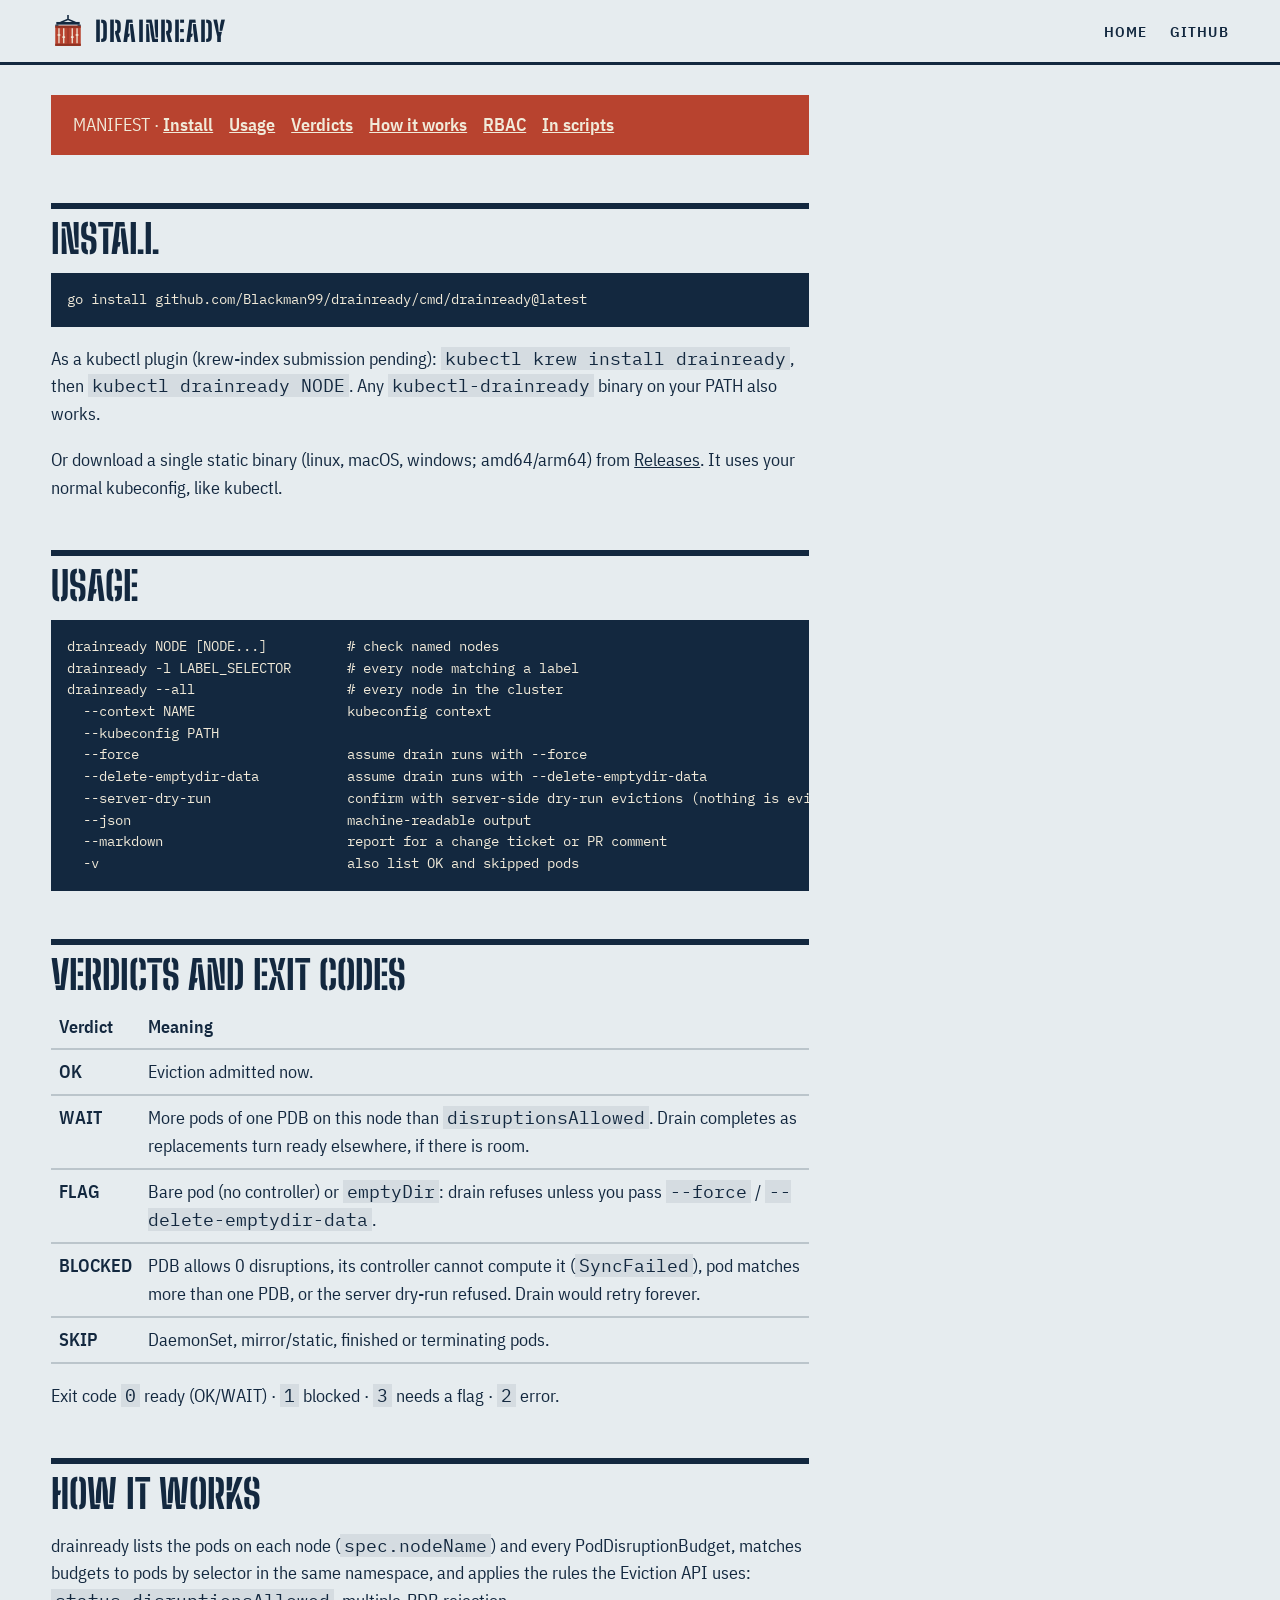
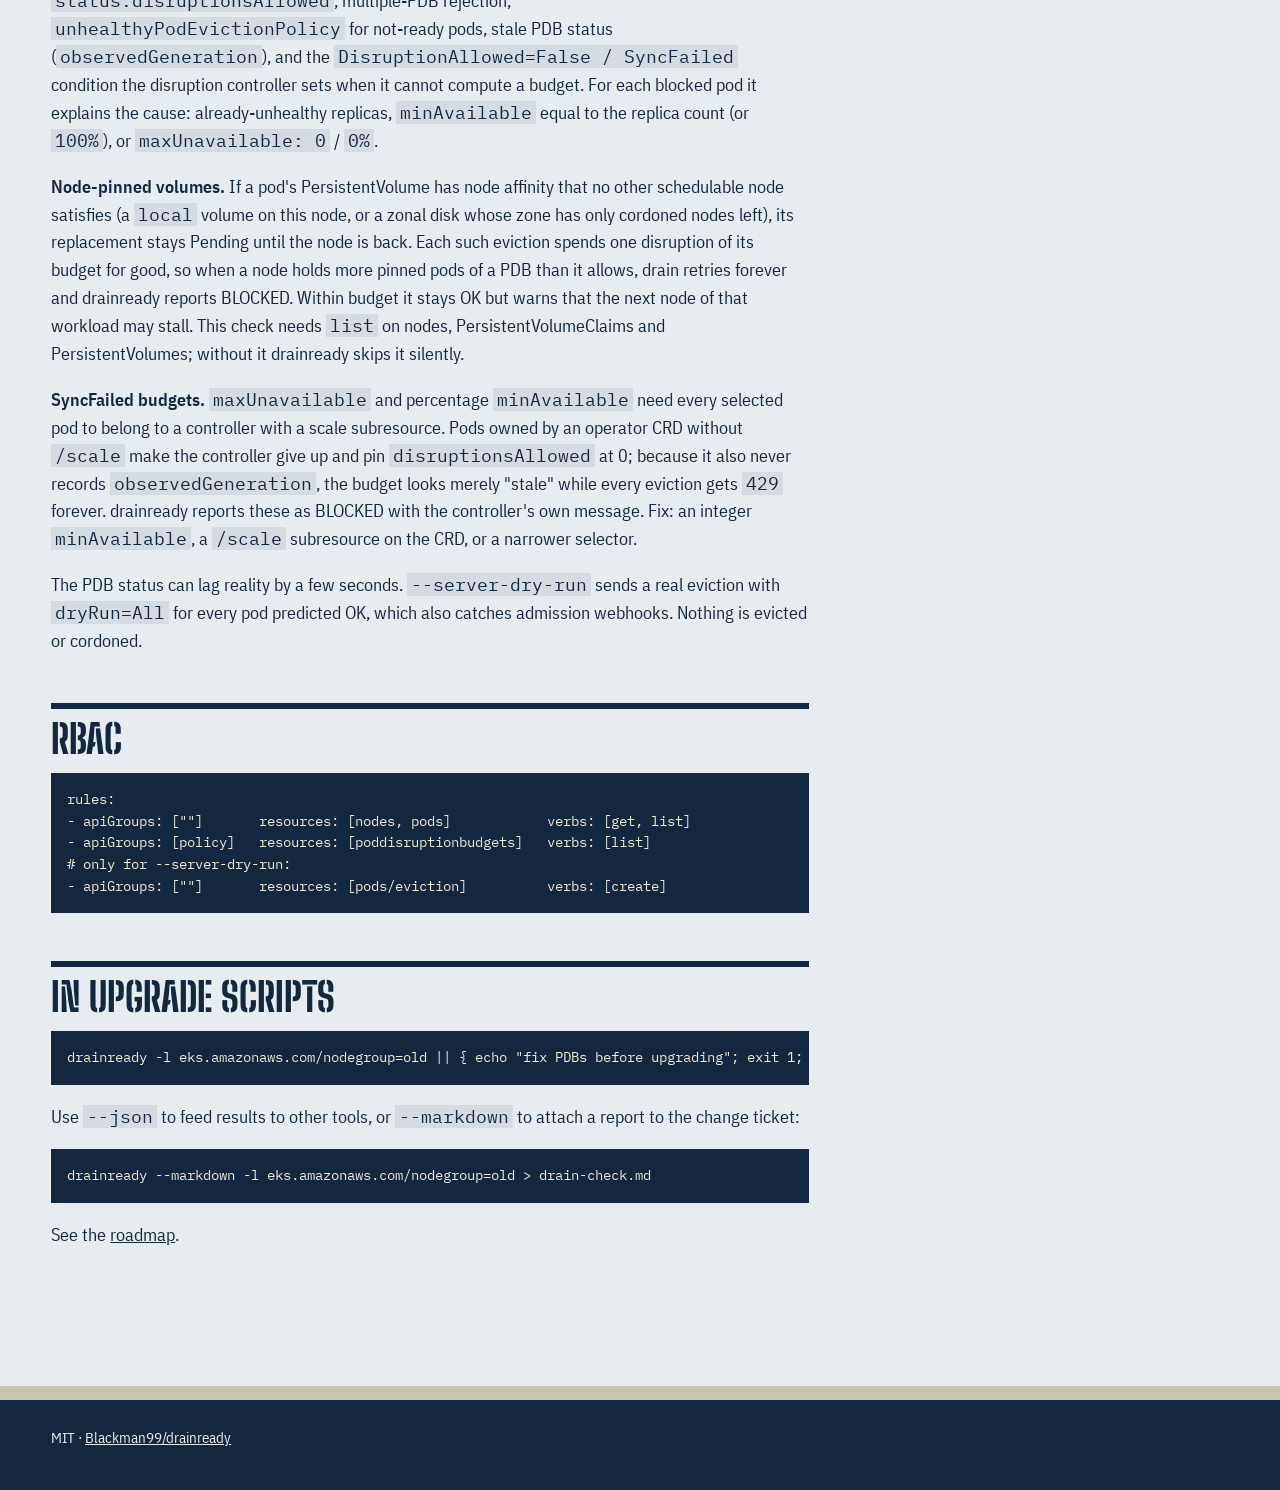
==== commit 050c5570: "Catch node-pinned volumes that make drain wait forever" ====
--- a/site/docs/index.html
+++ b/site/docs/index.html
@@ -63,6 +63,7 @@
 <p>Exit code <code>0</code> ready (OK/WAIT) · <code>1</code> blocked · <code>3</code> needs a flag · <code>2</code> error.</p>
 <h2 id="how">How it works</h2>
 <p>drainready lists the pods on each node (<code>spec.nodeName</code>) and every PodDisruptionBudget, matches budgets to pods by selector in the same namespace, and applies the rules the Eviction API uses: <code>status.disruptionsAllowed</code>, multiple-PDB rejection, <code>unhealthyPodEvictionPolicy</code> for not-ready pods, stale PDB status (<code>observedGeneration</code>), and the <code>DisruptionAllowed=False / SyncFailed</code> condition the disruption controller sets when it cannot compute a budget. For each blocked pod it explains the cause: already-unhealthy replicas, <code>minAvailable</code> equal to the replica count (or <code>100%</code>), or <code>maxUnavailable: 0</code> / <code>0%</code>.</p>
+<p><b>Node-pinned volumes.</b> If a pod's PersistentVolume has node affinity that no other schedulable node satisfies (a <code>local</code> volume on this node, or a zonal disk whose zone has only cordoned nodes left), its replacement stays Pending until the node is back. Each such eviction spends one disruption of its budget for good, so when a node holds more pinned pods of a PDB than it allows, drain retries forever and drainready reports BLOCKED. Within budget it stays OK but warns that the next node of that workload may stall. This check needs <code>list</code> on nodes, PersistentVolumeClaims and PersistentVolumes; without it drainready skips it silently.</p>
 <p><b>SyncFailed budgets.</b> <code>maxUnavailable</code> and percentage <code>minAvailable</code> need every selected pod to belong to a controller with a scale subresource. Pods owned by an operator CRD without <code>/scale</code> make the controller give up and pin <code>disruptionsAllowed</code> at 0; because it also never records <code>observedGeneration</code>, the budget looks merely "stale" while every eviction gets <code>429</code> forever. drainready reports these as BLOCKED with the controller's own message. Fix: an integer <code>minAvailable</code>, a <code>/scale</code> subresource on the CRD, or a narrower selector.</p>
 <p>The PDB status can lag reality by a few seconds. <code>--server-dry-run</code> sends a real eviction with <code>dryRun=All</code> for every pod predicted OK, which also catches admission webhooks. Nothing is evicted or cordoned.</p>
 <h2 id="rbac">RBAC</h2>
